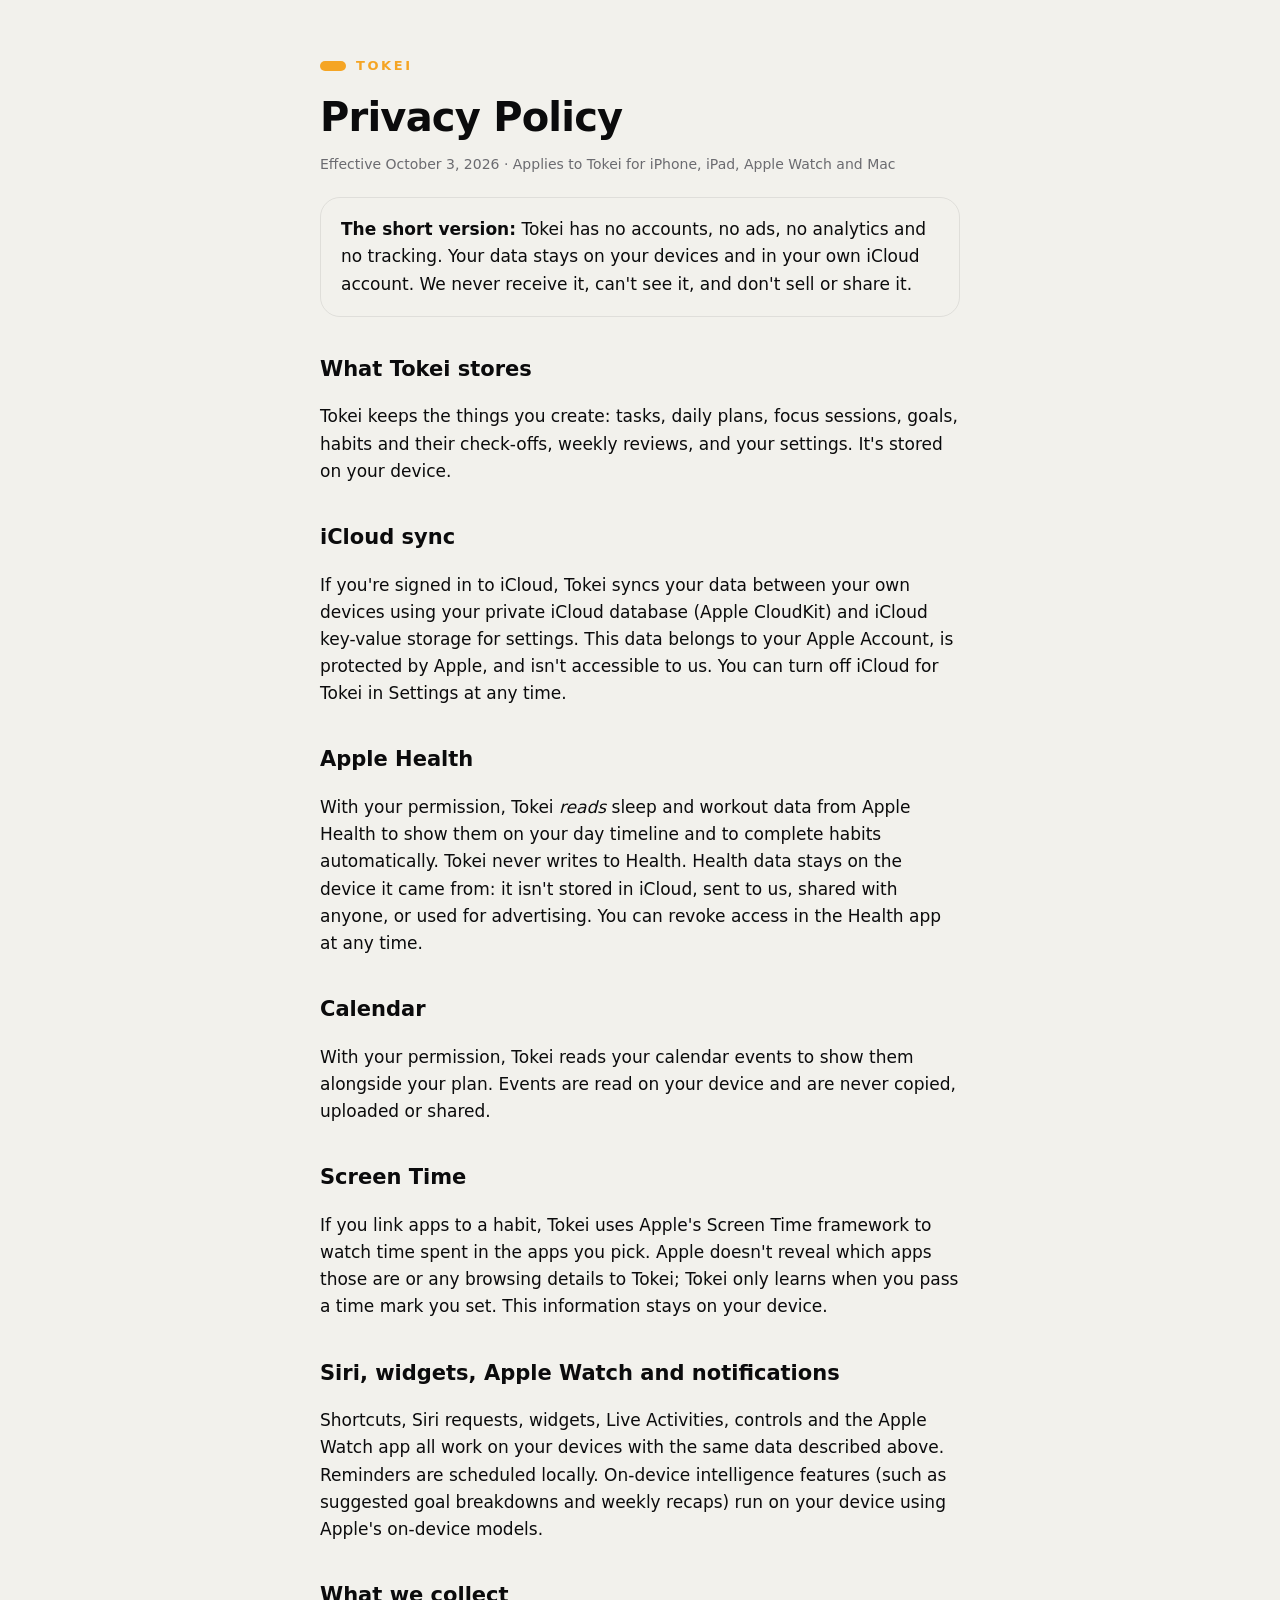
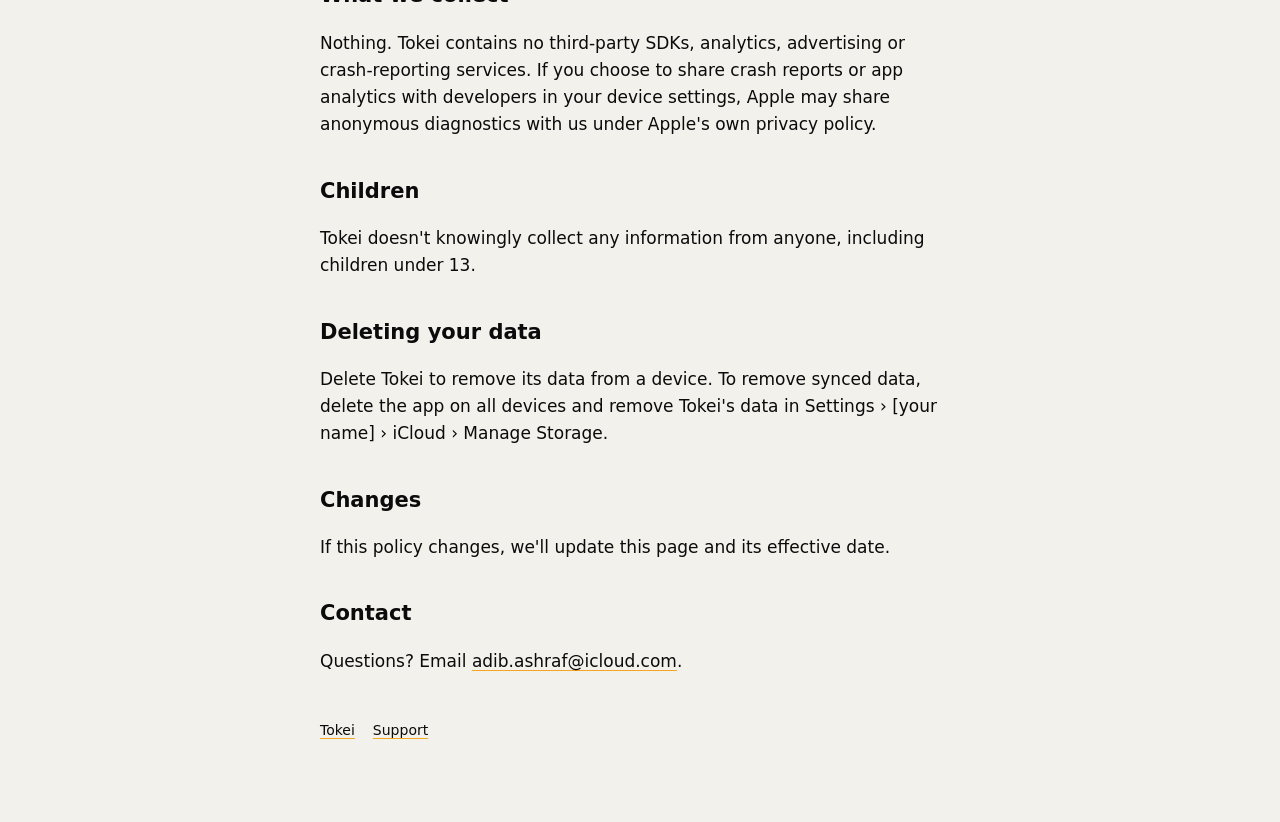
==== privacy.html @ ca7a142d "Tokei website: privacy policy and support Co-Authored-By: Claude Opus 5.5 <noreply@anthropic.com>" ====
<!doctype html>
<html lang="en">
<head>
<meta charset="utf-8">
<meta name="viewport" content="width=device-width, initial-scale=1">
<title>Tokei Privacy Policy</title>
<link rel="stylesheet" href="style.css">
</head>
<body>
<main>
  <div class="brand"><i></i>Tokei</div>
  <h1>Privacy Policy</h1>
  <p class="muted">Effective October 3, 2026 · Applies to Tokei for iPhone, iPad, Apple Watch and Mac</p>

  <div class="card">
    <strong>The short version:</strong> Tokei has no accounts, no ads, no analytics and no tracking. Your data stays on
    your devices and in your own iCloud account. We never receive it, can't see it, and don't sell or share it.
  </div>

  <h2>What Tokei stores</h2>
  <p>Tokei keeps the things you create: tasks, daily plans, focus sessions, goals, habits and their check-offs, weekly
  reviews, and your settings. It's stored on your device.</p>

  <h2>iCloud sync</h2>
  <p>If you're signed in to iCloud, Tokei syncs your data between your own devices using your private iCloud database
  (Apple CloudKit) and iCloud key-value storage for settings. This data belongs to your Apple Account, is protected
  by Apple, and isn't accessible to us. You can turn off iCloud for Tokei in Settings at any time.</p>

  <h2>Apple Health</h2>
  <p>With your permission, Tokei <em>reads</em> sleep and workout data from Apple Health to show them on your day
  timeline and to complete habits automatically. Tokei never writes to Health. Health data stays on the device it came
  from: it isn't stored in iCloud, sent to us, shared with anyone, or used for advertising. You can revoke access in
  the Health app at any time.</p>

  <h2>Calendar</h2>
  <p>With your permission, Tokei reads your calendar events to show them alongside your plan. Events are read on your
  device and are never copied, uploaded or shared.</p>

  <h2>Screen Time</h2>
  <p>If you link apps to a habit, Tokei uses Apple's Screen Time framework to watch time spent in the apps you pick.
  Apple doesn't reveal which apps those are or any browsing details to Tokei; Tokei only learns when you pass a time
  mark you set. This information stays on your device.</p>

  <h2>Siri, widgets, Apple Watch and notifications</h2>
  <p>Shortcuts, Siri requests, widgets, Live Activities, controls and the Apple Watch app all work on your devices with
  the same data described above. Reminders are scheduled locally. On-device intelligence features (such as suggested
  goal breakdowns and weekly recaps) run on your device using Apple's on-device models.</p>

  <h2>What we collect</h2>
  <p>Nothing. Tokei contains no third-party SDKs, analytics, advertising or crash-reporting services. If you choose to
  share crash reports or app analytics with developers in your device settings, Apple may share anonymous diagnostics
  with us under Apple's own privacy policy.</p>

  <h2>Children</h2>
  <p>Tokei doesn't knowingly collect any information from anyone, including children under 13.</p>

  <h2>Deleting your data</h2>
  <p>Delete Tokei to remove its data from a device. To remove synced data, delete the app on all devices and remove
  Tokei's data in Settings › [your name] › iCloud › Manage Storage.</p>

  <h2>Changes</h2>
  <p>If this policy changes, we'll update this page and its effective date.</p>

  <h2>Contact</h2>
  <p>Questions? Email <a href="mailto:adib.ashraf@icloud.com">adib.ashraf@icloud.com</a>.</p>

  <nav><a href="./">Tokei</a><a href="support.html">Support</a></nav>
</main>
</body>
</html>
---- style.css ----
:root { --bg: #f2f1ec; --ink: #0b0b0c; --muted: #6b6b70; --line: rgba(0,0,0,.08); --accent: #f5a524; }
@media (prefers-color-scheme: dark) { :root { --bg: #000; --ink: #f2f1ec; --muted: #9a9aa0; --line: rgba(255,255,255,.1); } }
* { box-sizing: border-box; }
body { margin: 0; background: var(--bg); color: var(--ink); font: 17px/1.6 ui-rounded, -apple-system, "SF Pro Rounded", system-ui, sans-serif; }
main { max-width: 680px; margin: 0 auto; padding: 56px 20px 80px; }
.brand { display: flex; align-items: center; gap: 10px; font-weight: 800; letter-spacing: .2em; font-size: 13px; color: var(--accent); text-transform: uppercase; }
.brand i { width: 26px; height: 10px; border-radius: 6px; background: var(--accent); display: inline-block; }
h1 { font-size: 40px; line-height: 1.1; margin: 18px 0 6px; letter-spacing: -.02em; }
h2 { font-size: 21px; margin: 36px 0 6px; }
p, li { color: var(--ink); }
.muted { color: var(--muted); font-size: 14px; }
ul { padding-left: 22px; }
.card { border: 1px solid var(--line); border-radius: 20px; padding: 18px 20px; margin: 22px 0; }
a { color: inherit; text-decoration-color: var(--accent); text-underline-offset: 3px; }
nav { margin-top: 44px; display: flex; gap: 18px; font-size: 14px; }
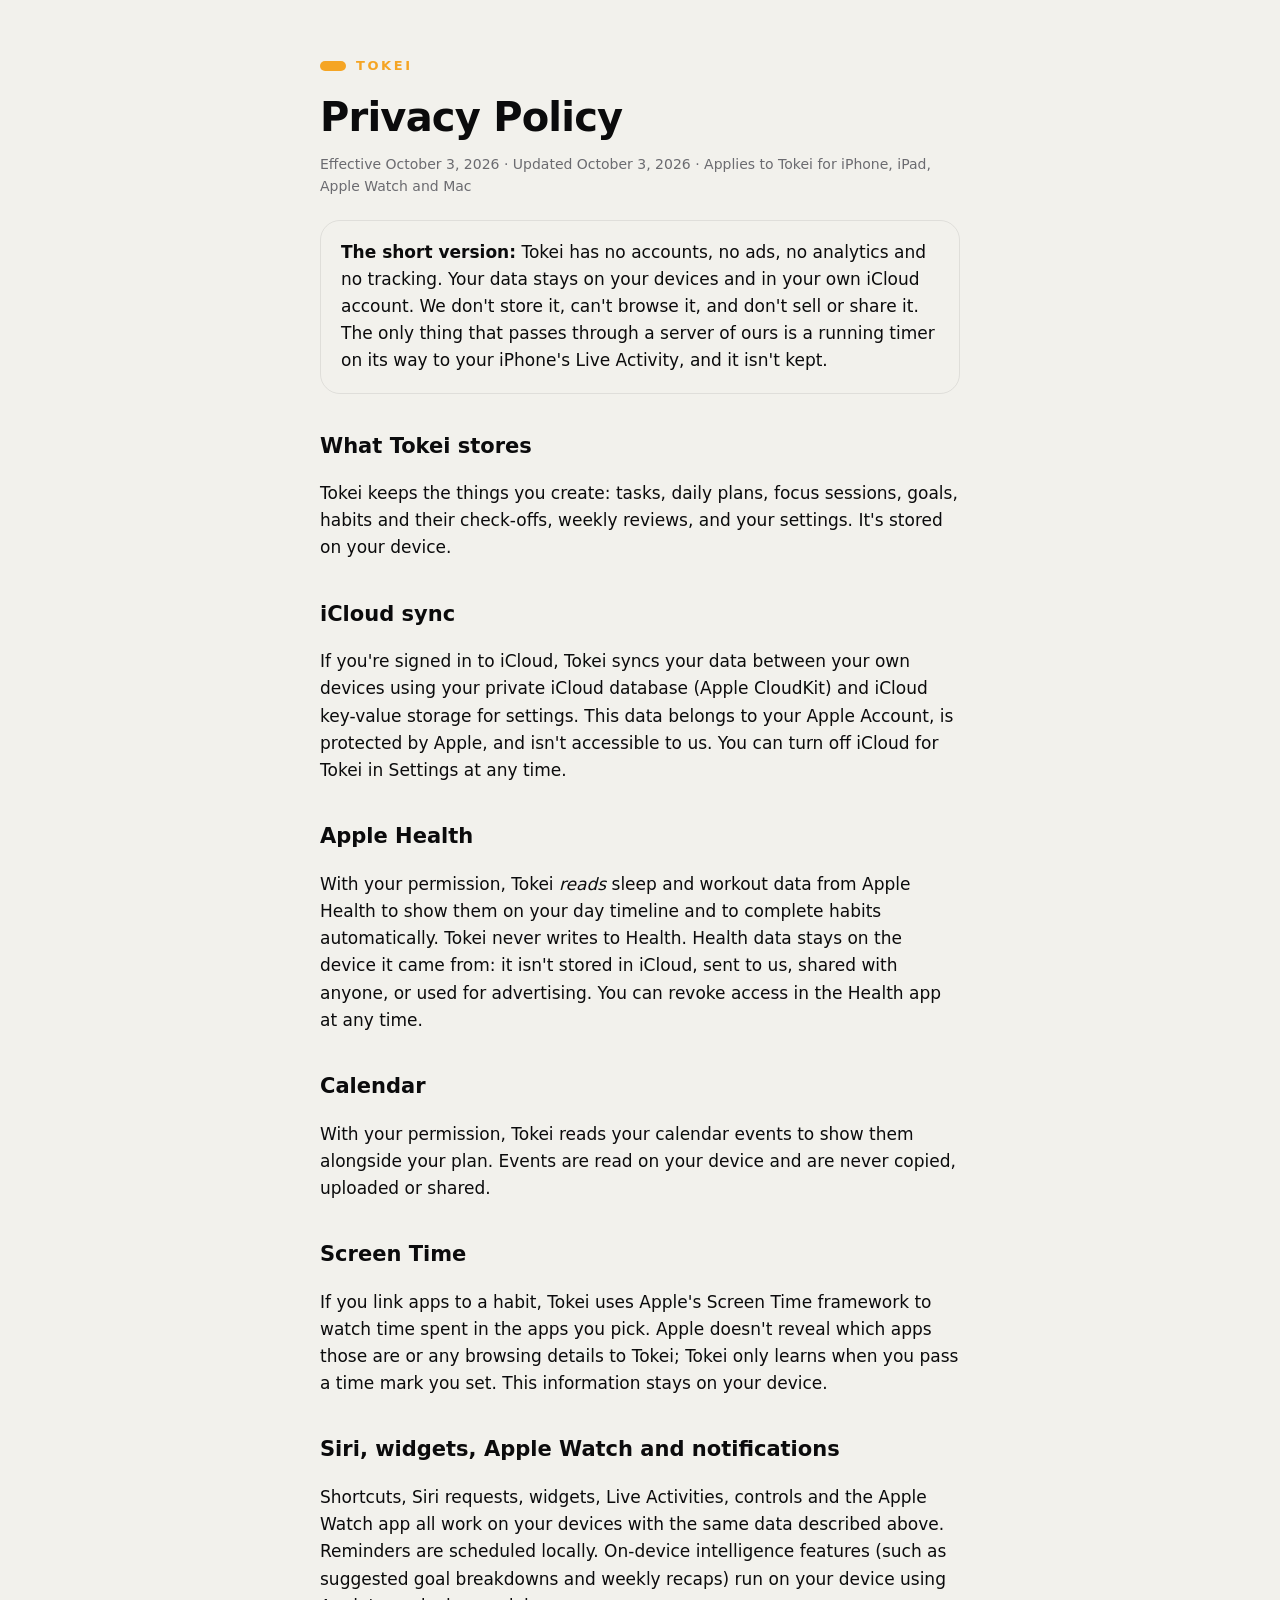
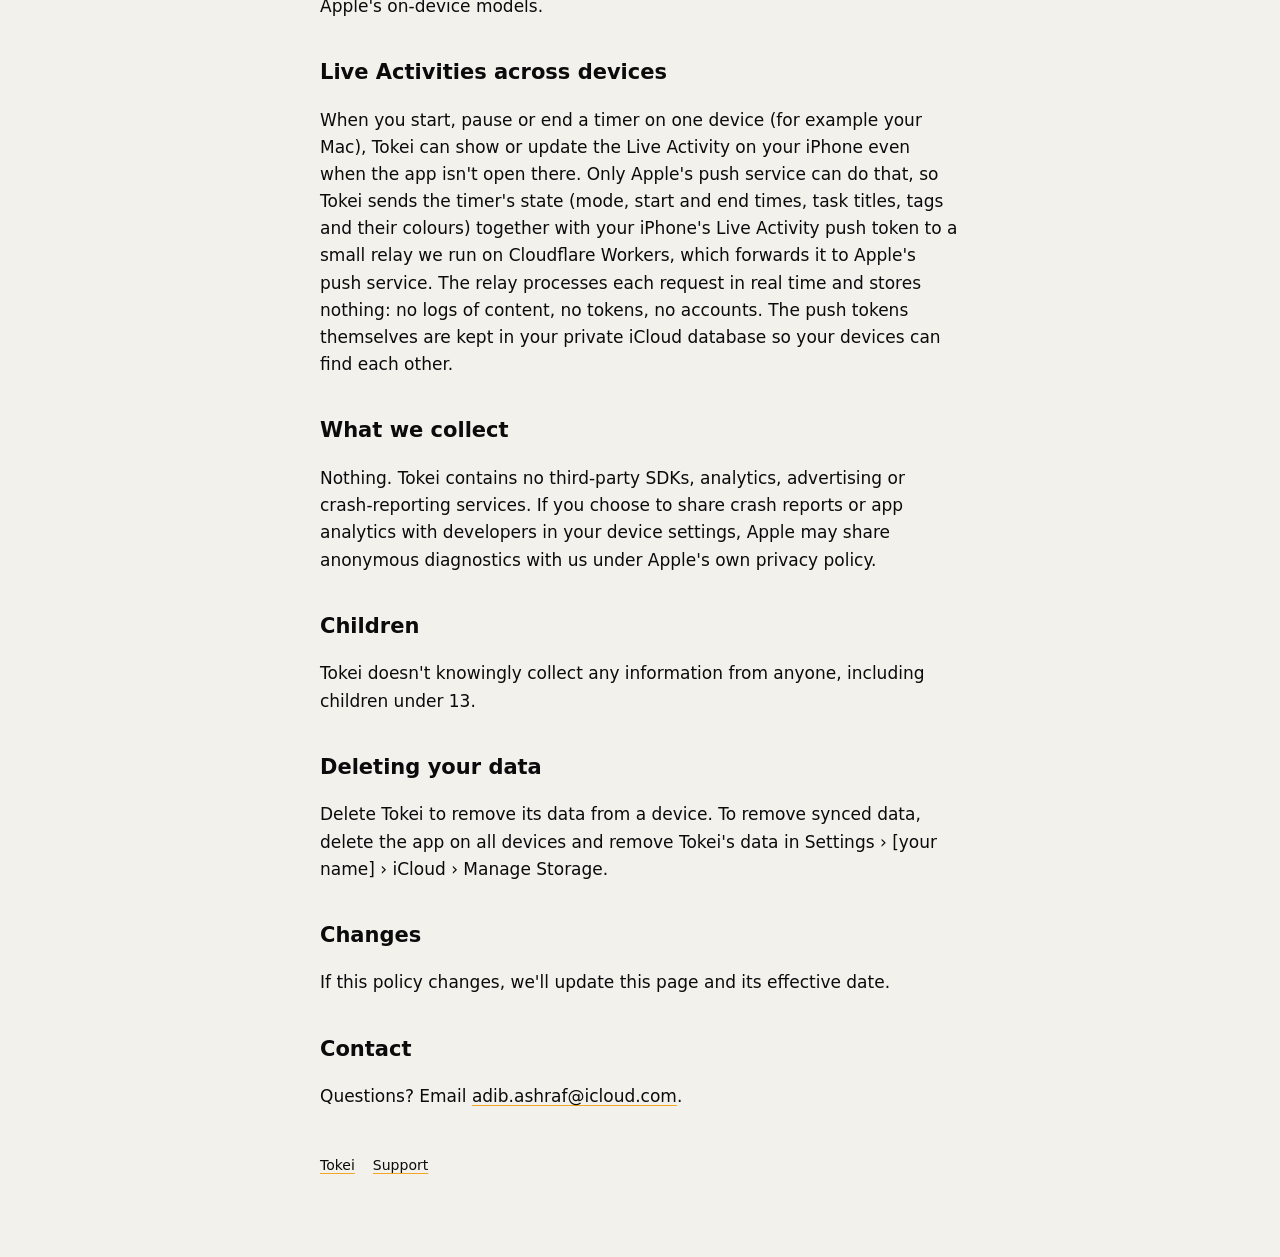
==== commit 254ec34f: "Privacy: Live Activity relay" ====
--- a/privacy.html
+++ b/privacy.html
@@ -10,11 +10,13 @@
 <main>
   <div class="brand"><i></i>Tokei</div>
   <h1>Privacy Policy</h1>
-  <p class="muted">Effective October 3, 2026 · Applies to Tokei for iPhone, iPad, Apple Watch and Mac</p>
+  <p class="muted">Effective October 3, 2026 · Updated October 3, 2026 · Applies to Tokei for iPhone, iPad, Apple Watch and Mac</p>
 
   <div class="card">
     <strong>The short version:</strong> Tokei has no accounts, no ads, no analytics and no tracking. Your data stays on
-    your devices and in your own iCloud account. We never receive it, can't see it, and don't sell or share it.
+    your devices and in your own iCloud account. We don't store it, can't browse it, and don't sell or share it. The
+    only thing that passes through a server of ours is a running timer on its way to your iPhone's Live Activity, and
+    it isn't kept.
   </div>
 
   <h2>What Tokei stores</h2>
@@ -46,6 +48,14 @@
   the same data described above. Reminders are scheduled locally. On-device intelligence features (such as suggested
   goal breakdowns and weekly recaps) run on your device using Apple's on-device models.</p>
 
+  <h2>Live Activities across devices</h2>
+  <p>When you start, pause or end a timer on one device (for example your Mac), Tokei can show or update the Live
+  Activity on your iPhone even when the app isn't open there. Only Apple's push service can do that, so Tokei sends
+  the timer's state (mode, start and end times, task titles, tags and their colours) together with your iPhone's Live
+  Activity push token to a small relay we run on Cloudflare Workers, which forwards it to Apple's push service. The
+  relay processes each request in real time and stores nothing: no logs of content, no tokens, no accounts. The push
+  tokens themselves are kept in your private iCloud database so your devices can find each other.</p>
+
   <h2>What we collect</h2>
   <p>Nothing. Tokei contains no third-party SDKs, analytics, advertising or crash-reporting services. If you choose to
   share crash reports or app analytics with developers in your device settings, Apple may share anonymous diagnostics
